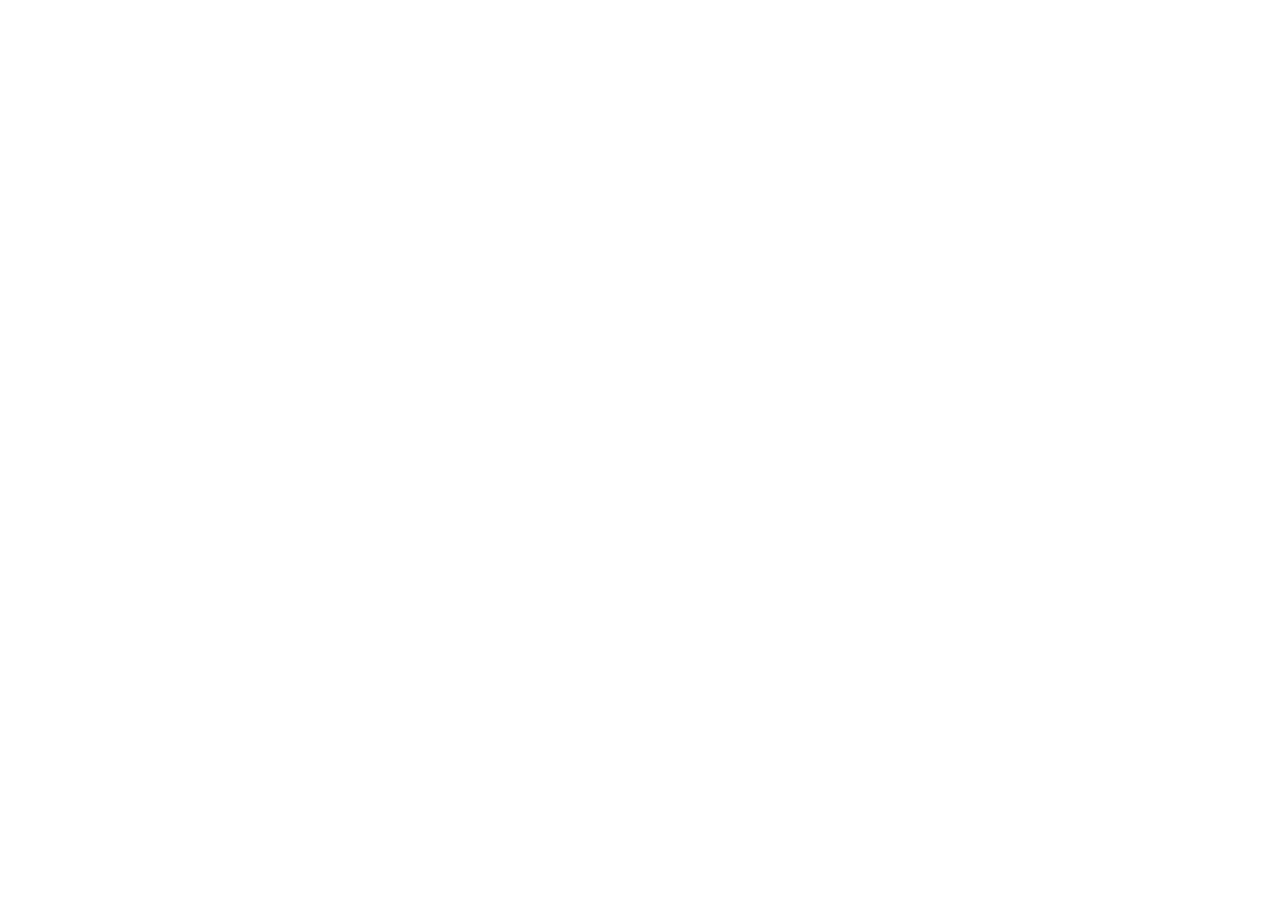
==== index.html @ bbdb9061 "phase 1: scaffold repo structure, empty files, tracking files, blueprint" ====
<!DOCTYPE html>
<html lang="en">
<head>
<meta charset="UTF-8">
<meta name="viewport" content="width=device-width, initial-scale=1.0">
<title>Home — Jackson & Grear</title>
</head>
<body>
</body>
</html>
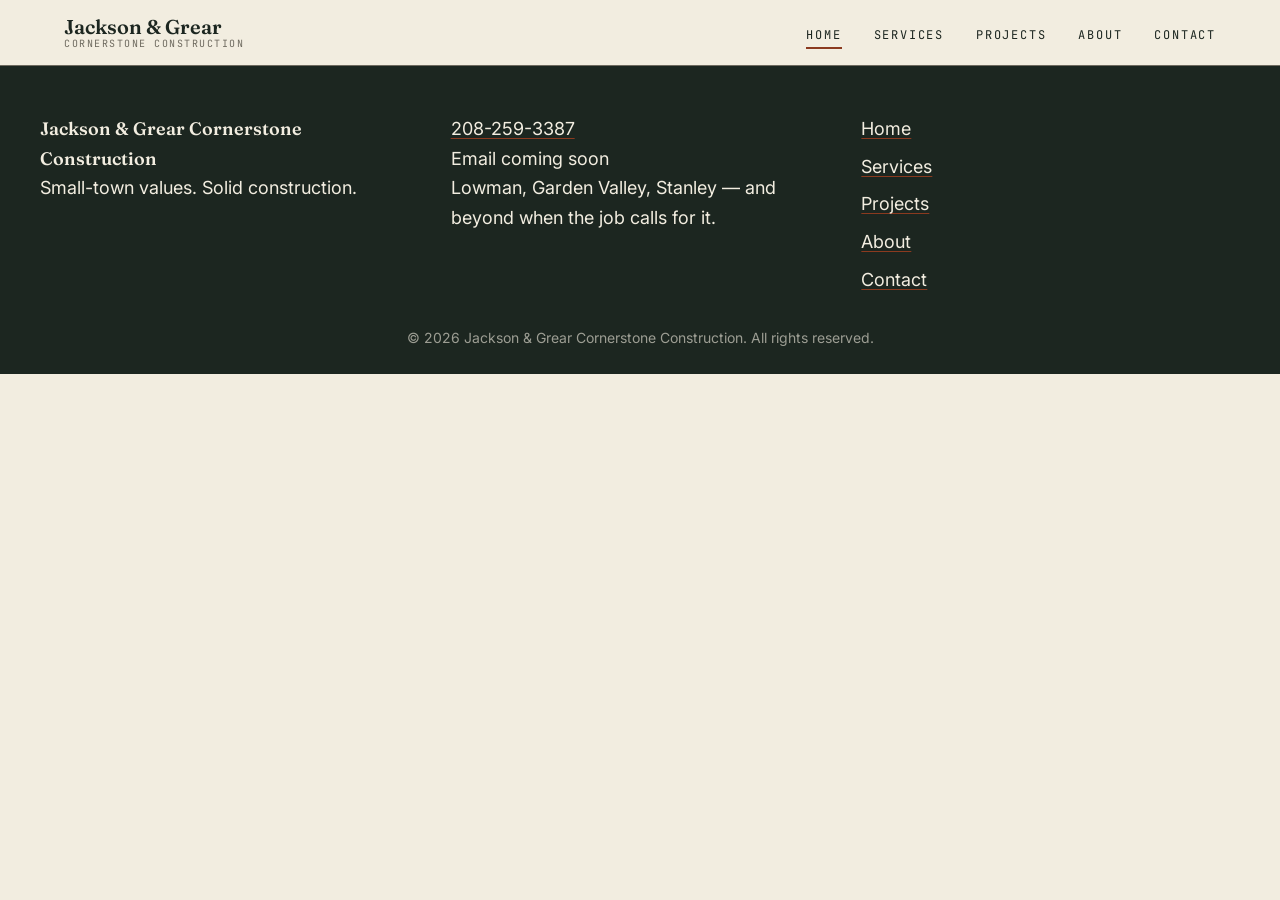
==== commit 50e583db: "phase 2: global styles, nav, footer, buttons, divider" ====
--- a/index.html
+++ b/index.html
@@ -4,7 +4,65 @@
 <meta charset="UTF-8">
 <meta name="viewport" content="width=device-width, initial-scale=1.0">
 <title>Home — Jackson & Grear</title>
+<link rel="preconnect" href="https://fonts.googleapis.com">
+<link rel="preconnect" href="https://fonts.gstatic.com" crossorigin>
+<link href="https://fonts.googleapis.com/css2?family=Fraunces:wght@500;600&family=Inter:wght@400;500&family=JetBrains+Mono:wght@400&display=swap" rel="stylesheet">
+<link rel="stylesheet" href="css/style.css">
 </head>
 <body>
+<a class="skip-link" href="#main">Skip to content</a>
+<header class="site-header">
+  <div class="site-header__inner">
+    <a class="site-logo" href="index.html">
+      <span class="site-logo__name">Jackson &amp; Grear</span>
+      <span class="site-logo__tagline">CORNERSTONE CONSTRUCTION</span>
+    </a>
+    <button class="nav-toggle" type="button" aria-expanded="false" aria-controls="site-nav">
+      <span class="nav-toggle__bar"></span>
+      <span class="nav-toggle__bar"></span>
+      <span class="nav-toggle__bar"></span>
+      <span class="visually-hidden">Menu</span>
+    </button>
+    <nav class="site-nav" id="site-nav" aria-label="Primary">
+      <ul class="site-nav__list">
+        <li><a href="index.html" aria-current="page">Home</a></li>
+        <li><a href="services.html">Services</a></li>
+        <li><a href="projects.html">Projects</a></li>
+        <li><a href="about.html">About</a></li>
+        <li><a href="contact.html">Contact</a></li>
+      </ul>
+    </nav>
+  </div>
+</header>
+
+<main id="main">
+</main>
+
+<footer class="site-footer">
+  <div class="site-footer__inner">
+    <div class="site-footer__col">
+      <p class="site-footer__name">Jackson &amp; Grear Cornerstone Construction</p>
+      <p class="site-footer__tagline">Small-town values. Solid construction.</p>
+    </div>
+    <div class="site-footer__col">
+      <a href="tel:+12082593387" aria-label="Call Jackson and Grear at 208-259-3387">208-259-3387</a>
+      <p>Email coming soon</p>
+      <p>Lowman, Garden Valley, Stanley — and beyond when the job calls for it.</p>
+    </div>
+    <div class="site-footer__col">
+      <nav aria-label="Footer">
+        <ul>
+          <li><a href="index.html">Home</a></li>
+          <li><a href="services.html">Services</a></li>
+          <li><a href="projects.html">Projects</a></li>
+          <li><a href="about.html">About</a></li>
+          <li><a href="contact.html">Contact</a></li>
+        </ul>
+      </nav>
+    </div>
+  </div>
+  <p class="site-footer__legal">© 2026 Jackson &amp; Grear Cornerstone Construction. All rights reserved.</p>
+</footer>
+<script src="js/script.js" defer></script>
 </body>
 </html>
--- a/css/style.css
+++ b/css/style.css
@@ -0,0 +1,397 @@
+/* Jackson & Grear Cornerstone Construction — styles */
+
+/* ===== 1. Custom properties ===== */
+:root {
+  /* Color tokens */
+  --color-base: #F2EDE0;
+  --color-ink: #1C2620;
+  --color-accent: #8B3A1F;
+  --color-accent-dark: #6B2A15;
+  --color-secondary: #6E6A5F;
+  --color-sage: #8A8F72;
+  --color-focus: #80856A;
+
+  /* Type tokens */
+  --font-display: 'Fraunces', serif;
+  --font-body: 'Inter', sans-serif;
+  --font-mono: 'JetBrains Mono', monospace;
+
+  /* Spacing */
+  --space-section-desktop: 6rem;
+  --space-section-mobile: 3rem;
+  --content-max-width: 1200px;
+
+  /* Breakpoints — reference only; @media requires literal values: 640px / 1024px / 1280px */
+}
+
+/* ===== 2. Reset / base ===== */
+*, *::before, *::after {
+  box-sizing: border-box;
+}
+
+* {
+  margin: 0;
+}
+
+html {
+  -webkit-text-size-adjust: 100%;
+}
+
+body {
+  line-height: 1.5;
+  -webkit-font-smoothing: antialiased;
+}
+
+img, picture, svg {
+  display: block;
+  max-width: 100%;
+}
+
+input, button, textarea, select {
+  font: inherit;
+}
+
+a {
+  text-decoration: none;
+}
+
+ul {
+  list-style: none;
+  padding: 0;
+}
+
+a:focus-visible,
+button:focus-visible,
+[tabindex]:focus-visible {
+  outline: 2px solid var(--color-focus);
+  outline-offset: 2px;
+}
+
+/* ===== 3. Base typography ===== */
+body {
+  font-family: var(--font-body);
+  font-weight: 400;
+  font-size: 1.125rem;
+  line-height: 1.65;
+  color: var(--color-ink);
+  background-color: var(--color-base);
+}
+
+h1, h2, h3 {
+  font-family: var(--font-display);
+  color: var(--color-ink);
+  line-height: 1.2;
+  overflow-wrap: break-word;
+}
+
+h1 {
+  font-size: 2.25rem;
+  font-weight: 600;
+}
+
+h2 {
+  font-size: 1.75rem;
+  font-weight: 500;
+}
+
+h3 {
+  font-size: 1.5rem;
+  font-weight: 500;
+}
+
+@media (min-width: 1024px) {
+  h1 { font-size: 3.5rem; }
+  h2 { font-size: 2.25rem; }
+}
+
+p {
+  overflow-wrap: break-word;
+}
+
+a {
+  color: var(--color-accent);
+}
+
+a:hover {
+  color: var(--color-accent-dark);
+}
+
+/* ===== 4. Layout primitives ===== */
+.container {
+  max-width: var(--content-max-width);
+  margin-inline: auto;
+  padding-inline: 1.5rem;
+}
+
+.section {
+  padding-block: var(--space-section-mobile);
+}
+
+@media (min-width: 1024px) {
+  .section {
+    padding-block: var(--space-section-desktop);
+  }
+}
+
+/* ===== 5. Nav bar ===== */
+.site-header {
+  position: sticky;
+  top: 0;
+  z-index: 50;
+  background: var(--color-base);
+  border-bottom: 1px solid var(--color-secondary);
+}
+
+.site-header__inner {
+  max-width: var(--content-max-width);
+  margin-inline: auto;
+  padding: 1rem 1.5rem;
+  display: flex;
+  align-items: center;
+  justify-content: space-between;
+}
+
+.site-logo {
+  display: flex;
+  flex-direction: column;
+  line-height: 1.1;
+  color: var(--color-ink);
+}
+
+.site-logo__name {
+  font-family: var(--font-display);
+  font-weight: 600;
+  font-size: 1.25rem;
+}
+
+.site-logo__tagline {
+  font-family: var(--font-mono);
+  font-size: 0.625rem;
+  letter-spacing: 0.15em;
+  text-transform: uppercase;
+  color: var(--color-secondary);
+}
+
+.nav-toggle {
+  display: flex;
+  flex-direction: column;
+  justify-content: center;
+  gap: 5px;
+  width: 2.5rem;
+  height: 2.5rem;
+  background: none;
+  border: none;
+  cursor: pointer;
+}
+
+.nav-toggle__bar {
+  display: block;
+  width: 100%;
+  height: 2px;
+  background: var(--color-ink);
+}
+
+@media (min-width: 1024px) {
+  .nav-toggle {
+    display: none;
+  }
+}
+
+.site-nav {
+  position: fixed;
+  inset: 0;
+  background: var(--color-ink);
+  display: flex;
+  align-items: center;
+  justify-content: center;
+  transform: translateY(-100%);
+  transition: transform 200ms ease;
+}
+
+.site-nav.is-open {
+  transform: translateY(0);
+}
+
+.site-nav__list {
+  display: flex;
+  flex-direction: column;
+  gap: 2rem;
+  text-align: center;
+}
+
+.site-nav a {
+  font-family: var(--font-mono);
+  font-size: 0.75rem;
+  letter-spacing: 0.15em;
+  text-transform: uppercase;
+  color: var(--color-base);
+}
+
+.site-nav a[aria-current="page"] {
+  border-bottom: 2px solid var(--color-accent);
+  padding-bottom: 0.25rem;
+}
+
+@media (min-width: 1024px) {
+  .site-nav {
+    position: static;
+    transform: none;
+    background: none;
+    display: block;
+  }
+
+  .site-nav__list {
+    flex-direction: row;
+    gap: 2rem;
+  }
+
+  .site-nav a {
+    color: var(--color-ink);
+  }
+}
+
+/* ===== 6. Footer ===== */
+.site-footer {
+  background: var(--color-ink);
+  color: var(--color-base);
+  padding: 3rem 1.5rem 1.5rem;
+}
+
+.site-footer__inner {
+  max-width: var(--content-max-width);
+  margin-inline: auto;
+  display: grid;
+  gap: 2rem;
+  grid-template-columns: 1fr;
+}
+
+@media (min-width: 768px) {
+  .site-footer__inner {
+    grid-template-columns: repeat(3, 1fr);
+  }
+}
+
+.site-footer a {
+  color: var(--color-base);
+  text-decoration: underline;
+  text-decoration-color: var(--color-accent);
+  text-underline-offset: 3px;
+}
+
+.site-footer a:hover,
+.site-footer a:focus-visible {
+  color: var(--color-accent);
+}
+
+.site-footer__name {
+  font-family: var(--font-display);
+  font-weight: 600;
+}
+
+.site-footer__col ul {
+  display: flex;
+  flex-direction: column;
+  gap: 0.5rem;
+}
+
+.site-footer__legal {
+  text-align: center;
+  font-size: 0.875rem;
+  margin-top: 2rem;
+  color: var(--color-base);
+  opacity: 0.6;
+}
+
+/* ===== 7. Buttons ===== */
+.button {
+  display: inline-block;
+  background-color: var(--color-accent);
+  color: var(--color-base);
+  font-family: var(--font-body);
+  font-weight: 500;
+  font-size: 1rem;
+  text-transform: uppercase;
+  letter-spacing: 0.05em;
+  padding: 0.875rem 1.75rem;
+  border: none;
+  border-radius: 2px;
+  cursor: pointer;
+  transition: background-color 150ms ease, transform 100ms ease;
+}
+
+.button:hover {
+  background-color: var(--color-accent-dark);
+  color: var(--color-base);
+}
+
+.button:active {
+  transform: scale(0.98);
+}
+
+/* ===== 8. Signature divider ===== */
+.section-divider {
+  display: block;
+  width: 100%;
+  color: var(--color-accent);
+  margin-block: 2rem;
+}
+
+/* ===== 9. Skip-to-content + visually-hidden utility ===== */
+.visually-hidden {
+  position: absolute;
+  width: 1px;
+  height: 1px;
+  padding: 0;
+  margin: -1px;
+  overflow: hidden;
+  clip: rect(0, 0, 0, 0);
+  white-space: nowrap;
+  border: 0;
+}
+
+.skip-link {
+  position: absolute;
+  top: -100%;
+  left: 0;
+  background: var(--color-ink);
+  color: var(--color-base);
+  padding: 1rem 1.5rem;
+  z-index: 100;
+}
+
+.skip-link:focus {
+  top: 0;
+}
+
+/* ===== 10. Print styles ===== */
+@media print {
+  .site-header,
+  .site-footer,
+  .button,
+  .skip-link {
+    display: none;
+  }
+
+  body {
+    color: #000;
+    background: #fff;
+  }
+
+  a[href^="tel:"],
+  a[href^="mailto:"] {
+    color: #000;
+    text-decoration: none;
+  }
+}
+
+/* ===== 11. Reduced motion ===== */
+@media (prefers-reduced-motion: reduce) {
+  *, *::before, *::after {
+    transition: none !important;
+    animation: none !important;
+  }
+
+  .button:active {
+    transform: none !important;
+  }
+}
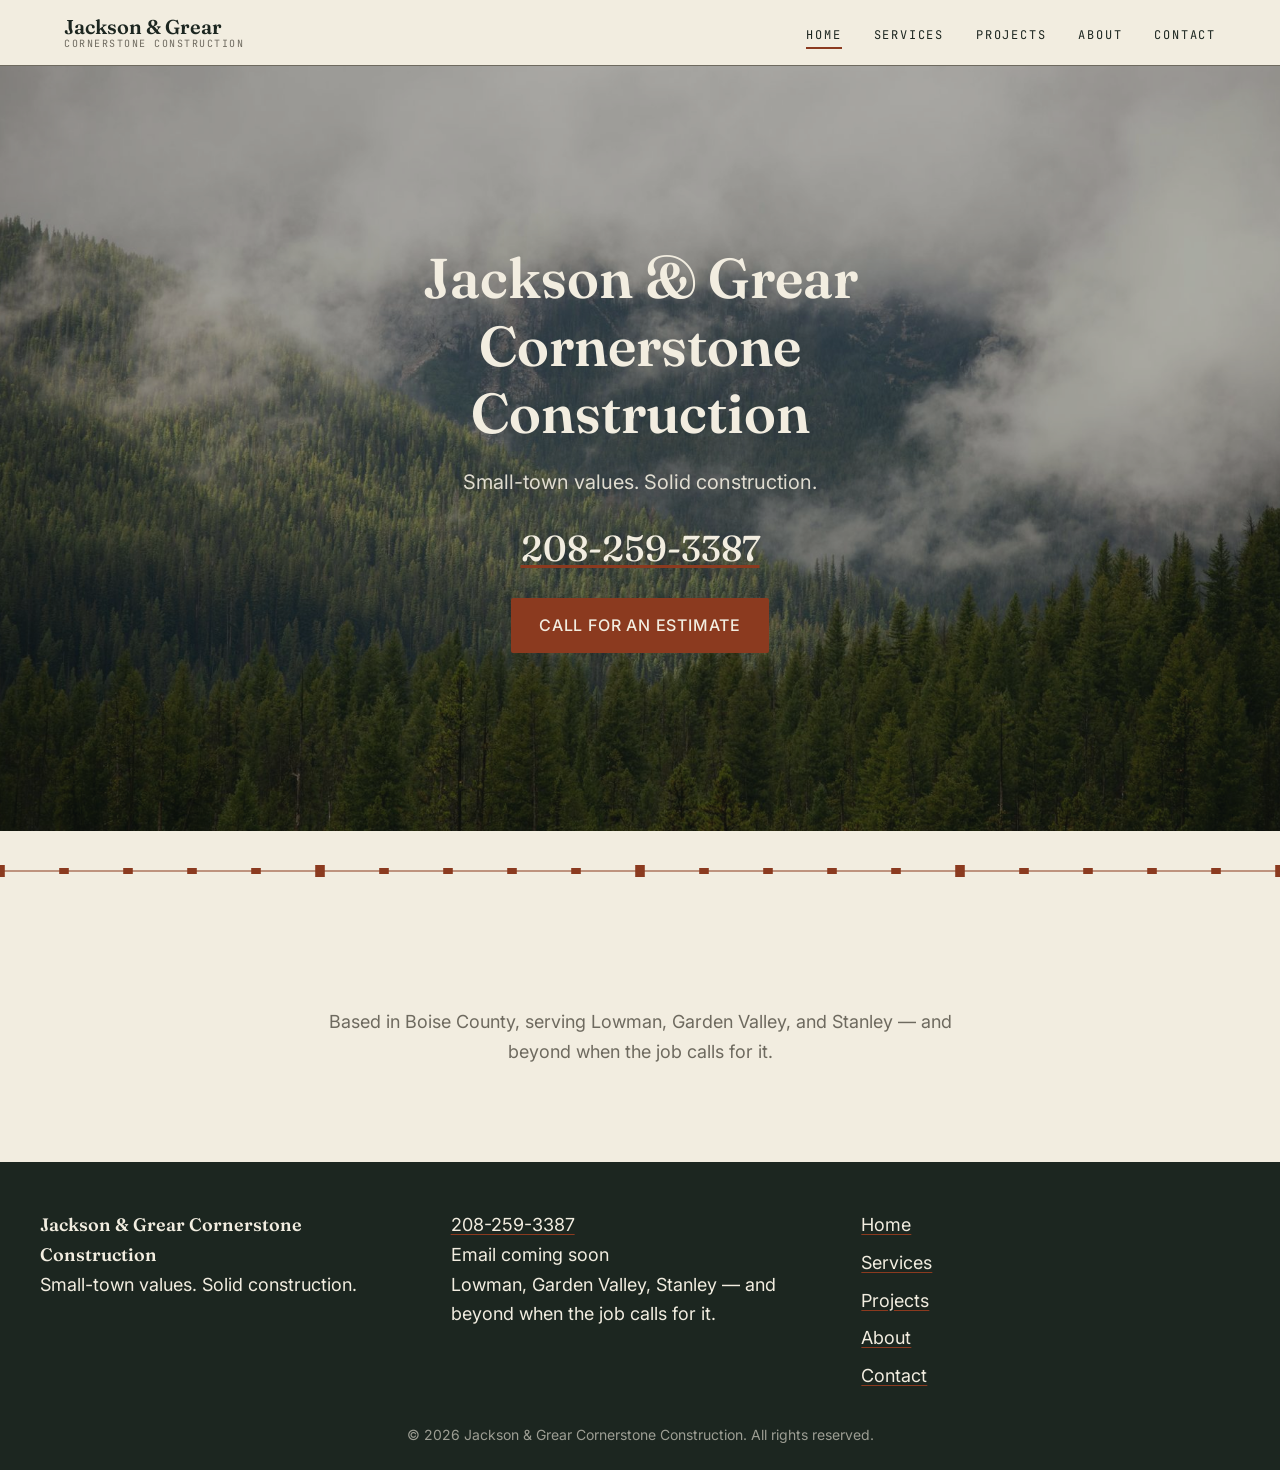
==== commit f918a33d: "phase 3: home page — hero, tagline, cta, service area, divider, seo" ====
--- a/index.html
+++ b/index.html
@@ -3,7 +3,33 @@
 <head>
 <meta charset="UTF-8">
 <meta name="viewport" content="width=device-width, initial-scale=1.0">
-<title>Home — Jackson & Grear</title>
+<title>Jackson &amp; Grear Cornerstone Construction | Boise County, Idaho</title>
+<meta name="description" content="Jackson & Grear Cornerstone Construction — new builds, remodels, concrete, and repairs in Boise County, Idaho. Serving Lowman, Garden Valley, and Stanley.">
+<link rel="canonical" href="[canonical-url]">
+
+<meta property="og:type" content="website">
+<meta property="og:site_name" content="Jackson & Grear Cornerstone Construction">
+<meta property="og:title" content="Jackson & Grear Cornerstone Construction | Boise County, Idaho">
+<meta property="og:description" content="Jackson & Grear Cornerstone Construction — new builds, remodels, concrete, and repairs in Boise County, Idaho. Serving Lowman, Garden Valley, and Stanley.">
+<meta property="og:image" content="/images/hero/hero-home.jpg">
+<meta property="og:url" content="[canonical-url]">
+<meta name="twitter:card" content="summary_large_image">
+
+<script type="application/ld+json">
+{
+  "@context": "https://schema.org",
+  "@type": "GeneralContractor",
+  "name": "Jackson & Grear Cornerstone Construction",
+  "telephone": "+1-208-259-3387",
+  "areaServed": ["Lowman, Idaho", "Garden Valley, Idaho", "Stanley, Idaho", "Boise County, Idaho"],
+  "address": {
+    "@type": "PostalAddress",
+    "addressRegion": "ID",
+    "addressCountry": "US"
+  }
+}
+</script>
+
 <link rel="preconnect" href="https://fonts.googleapis.com">
 <link rel="preconnect" href="https://fonts.gstatic.com" crossorigin>
 <link href="https://fonts.googleapis.com/css2?family=Fraunces:wght@500;600&family=Inter:wght@400;500&family=JetBrains+Mono:wght@400&display=swap" rel="stylesheet">
@@ -36,6 +62,49 @@
 </header>
 
 <main id="main">
+  <section class="home-hero">
+    <img class="home-hero__image" src="images/hero/hero-home.jpg" alt="Morning fog settling over a pine forest and mountain ridge in Idaho's Sawtooth National Forest." width="1920" height="1080" loading="eager" fetchpriority="high">
+    <div class="home-hero__overlay" aria-hidden="true"></div>
+    <div class="home-hero__content">
+      <h1 class="home-hero__name">Jackson &amp; Grear Cornerstone Construction</h1>
+      <p class="home-hero__tagline">Small-town values. Solid construction.</p>
+      <a class="home-hero__phone" href="tel:+12082593387" aria-label="Call Jackson and Grear at 208-259-3387">208-259-3387</a>
+      <a class="button" href="tel:+12082593387" aria-label="Call Jackson and Grear at 208-259-3387">Call for an Estimate</a>
+    </div>
+  </section>
+
+  <svg class="section-divider" viewBox="0 0 200 16" preserveAspectRatio="none" role="presentation" focusable="false" aria-hidden="true">
+    <line x1="0" y1="8" x2="200" y2="8" stroke="currentColor" stroke-width="1"></line>
+    <g stroke="currentColor" stroke-width="1.5">
+      <line x1="0" y1="2" x2="0" y2="14"></line>
+      <line x1="10" y1="5" x2="10" y2="11"></line>
+      <line x1="20" y1="5" x2="20" y2="11"></line>
+      <line x1="30" y1="5" x2="30" y2="11"></line>
+      <line x1="40" y1="5" x2="40" y2="11"></line>
+      <line x1="50" y1="2" x2="50" y2="14"></line>
+      <line x1="60" y1="5" x2="60" y2="11"></line>
+      <line x1="70" y1="5" x2="70" y2="11"></line>
+      <line x1="80" y1="5" x2="80" y2="11"></line>
+      <line x1="90" y1="5" x2="90" y2="11"></line>
+      <line x1="100" y1="2" x2="100" y2="14"></line>
+      <line x1="110" y1="5" x2="110" y2="11"></line>
+      <line x1="120" y1="5" x2="120" y2="11"></line>
+      <line x1="130" y1="5" x2="130" y2="11"></line>
+      <line x1="140" y1="5" x2="140" y2="11"></line>
+      <line x1="150" y1="2" x2="150" y2="14"></line>
+      <line x1="160" y1="5" x2="160" y2="11"></line>
+      <line x1="170" y1="5" x2="170" y2="11"></line>
+      <line x1="180" y1="5" x2="180" y2="11"></line>
+      <line x1="190" y1="5" x2="190" y2="11"></line>
+      <line x1="200" y1="2" x2="200" y2="14"></line>
+    </g>
+  </svg>
+
+  <section class="service-area section">
+    <div class="container">
+      <p class="service-area__text">Based in Boise County, serving Lowman, Garden Valley, and Stanley — and beyond when the job calls for it.</p>
+    </div>
+  </section>
 </main>
 
 <footer class="site-footer">
--- a/css/style.css
+++ b/css/style.css
@@ -332,6 +332,7 @@
 .section-divider {
   display: block;
   width: 100%;
+  height: 16px;
   color: var(--color-accent);
   margin-block: 2rem;
 }
@@ -395,3 +396,95 @@
     transform: none !important;
   }
 }
+
+/* ===== 12. Hero (Home) ===== */
+.home-hero {
+  position: relative;
+  height: 70vh;
+  min-height: 420px;
+  display: flex;
+  align-items: center;
+  justify-content: center;
+  overflow: hidden;
+}
+
+@media (min-width: 1024px) {
+  .home-hero {
+    height: 85vh;
+  }
+}
+
+.home-hero__image {
+  position: absolute;
+  inset: 0;
+  width: 100%;
+  height: 100%;
+  object-fit: cover;
+  z-index: 0;
+}
+
+.home-hero__overlay {
+  position: absolute;
+  inset: 0;
+  background-color: var(--color-ink);
+  opacity: 0.35;
+  z-index: 1;
+}
+
+.home-hero__content {
+  position: relative;
+  z-index: 2;
+  display: flex;
+  flex-direction: column;
+  align-items: center;
+  gap: 1.25rem;
+  max-width: 40rem;
+  padding-inline: 1.5rem;
+  text-align: center;
+}
+
+.home-hero__name {
+  color: var(--color-base);
+}
+
+.home-hero__tagline {
+  font-family: var(--font-body);
+  font-weight: 400;
+  font-size: 1.125rem;
+  color: var(--color-base);
+  opacity: 0.9;
+}
+
+@media (min-width: 1024px) {
+  .home-hero__tagline {
+    font-size: 1.25rem;
+  }
+}
+
+.home-hero__phone {
+  font-family: var(--font-display);
+  font-weight: 500;
+  font-size: 1.75rem;
+  color: var(--color-base);
+  text-decoration: underline;
+  text-decoration-color: var(--color-accent);
+  text-underline-offset: 4px;
+}
+
+@media (min-width: 1024px) {
+  .home-hero__phone {
+    font-size: 2.25rem;
+  }
+}
+
+.home-hero__phone:hover,
+.home-hero__phone:focus-visible {
+  color: var(--color-accent);
+}
+
+.service-area__text {
+  max-width: 40rem;
+  margin-inline: auto;
+  text-align: center;
+  color: var(--color-secondary);
+}
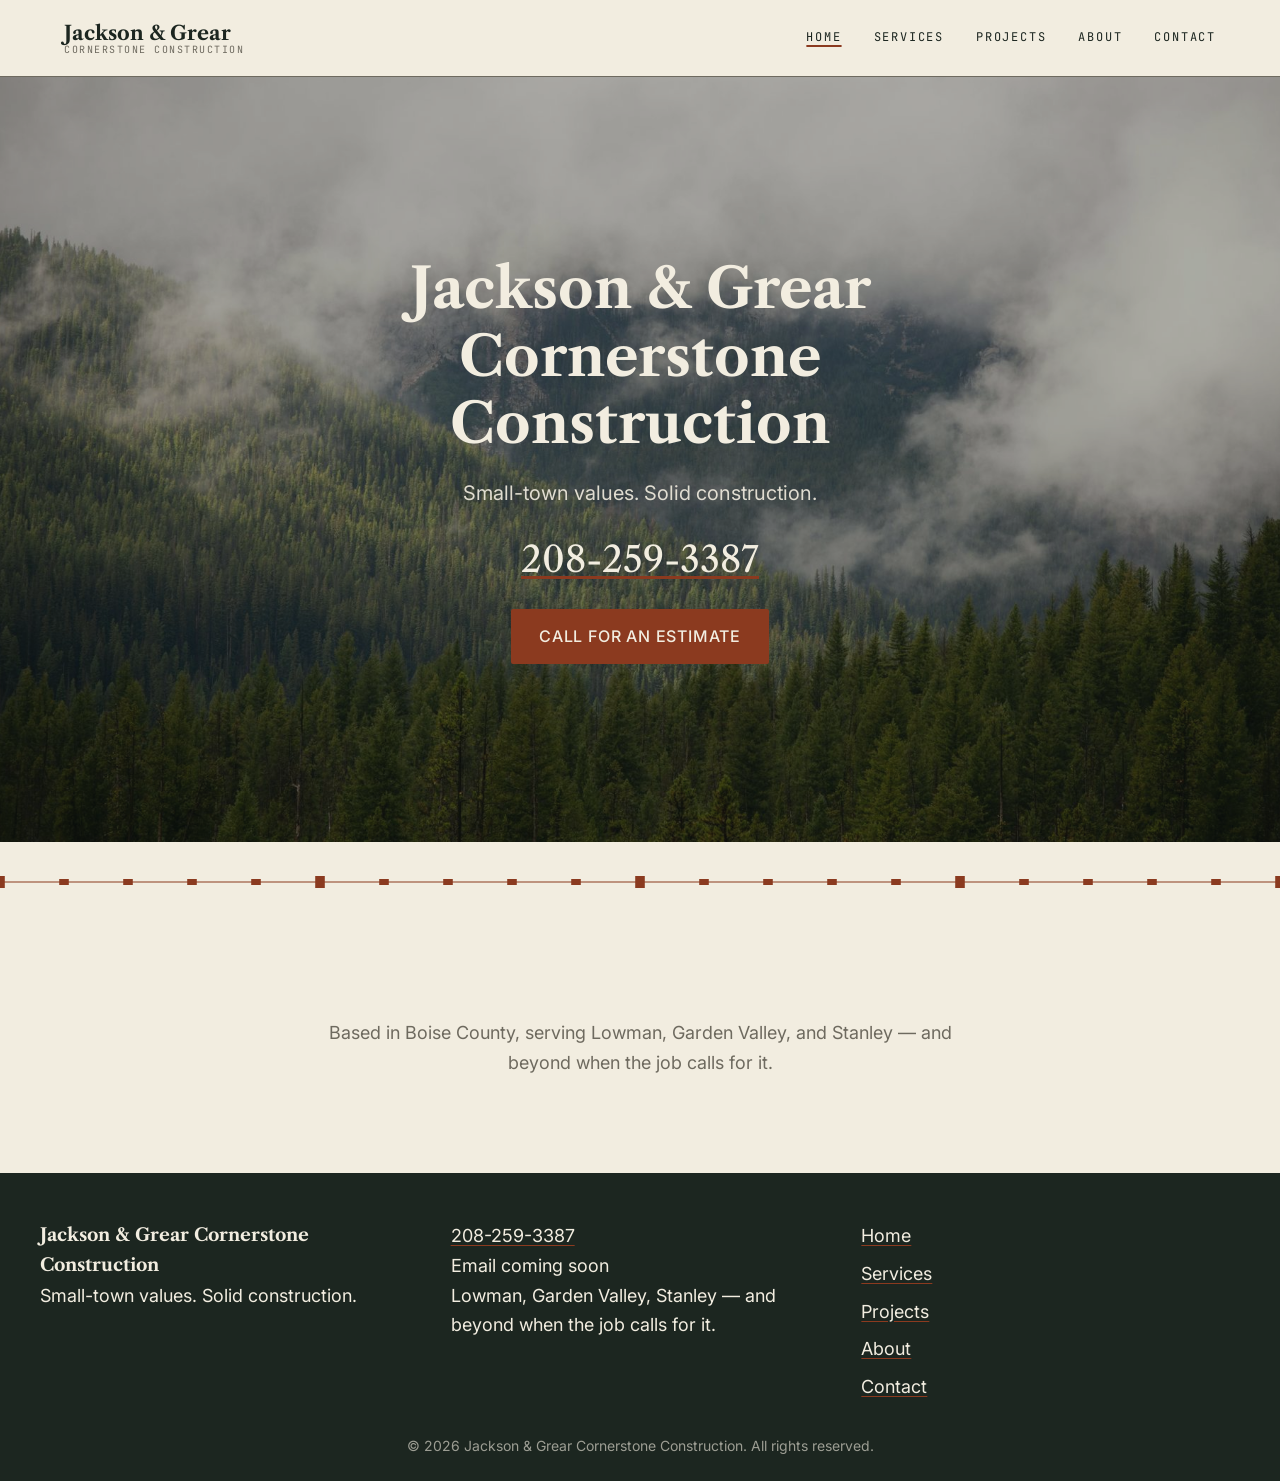
==== commit 9a962549: "font swap: Fraunces to Libre Caslon Text site-wide (pending approval)" ====
--- a/index.html
+++ b/index.html
@@ -32,7 +32,7 @@
 
 <link rel="preconnect" href="https://fonts.googleapis.com">
 <link rel="preconnect" href="https://fonts.gstatic.com" crossorigin>
-<link href="https://fonts.googleapis.com/css2?family=Fraunces:wght@500;600&family=Inter:wght@400;500&family=JetBrains+Mono:wght@400&display=swap" rel="stylesheet">
+<link href="https://fonts.googleapis.com/css2?family=Libre+Caslon+Text:wght@400;700&family=Inter:wght@400;500&family=JetBrains+Mono:wght@400&display=swap" rel="stylesheet">
 <link rel="stylesheet" href="css/style.css">
 </head>
 <body>
--- a/css/style.css
+++ b/css/style.css
@@ -12,7 +12,7 @@
   --color-focus: #80856A;
 
   /* Type tokens */
-  --font-display: 'Fraunces', serif;
+  --font-display: 'Libre Caslon Text', serif;
   --font-body: 'Inter', sans-serif;
   --font-mono: 'JetBrains Mono', monospace;
 
@@ -86,17 +86,17 @@
 
 h1 {
   font-size: 2.25rem;
-  font-weight: 600;
+  font-weight: 700;
 }
 
 h2 {
   font-size: 1.75rem;
-  font-weight: 500;
+  font-weight: 400;
 }
 
 h3 {
   font-size: 1.5rem;
-  font-weight: 500;
+  font-weight: 400;
 }
 
 @media (min-width: 1024px) {
@@ -160,7 +160,7 @@
 
 .site-logo__name {
   font-family: var(--font-display);
-  font-weight: 600;
+  font-weight: 700;
   font-size: 1.25rem;
 }
 
@@ -225,11 +225,16 @@
   letter-spacing: 0.15em;
   text-transform: uppercase;
   color: var(--color-base);
+  display: inline-flex;
+  align-items: center;
+  min-height: 44px;
 }
 
 .site-nav a[aria-current="page"] {
-  border-bottom: 2px solid var(--color-accent);
-  padding-bottom: 0.25rem;
+  text-decoration: underline;
+  text-decoration-color: var(--color-accent);
+  text-decoration-thickness: 2px;
+  text-underline-offset: 4px;
 }
 
 @media (min-width: 1024px) {
@@ -280,12 +285,13 @@
 
 .site-footer a:hover,
 .site-footer a:focus-visible {
-  color: var(--color-accent);
+  text-decoration-thickness: 2px;
+  text-underline-offset: 4px;
 }
 
 .site-footer__name {
   font-family: var(--font-display);
-  font-weight: 600;
+  font-weight: 700;
 }
 
 .site-footer__col ul {
@@ -463,7 +469,7 @@
 
 .home-hero__phone {
   font-family: var(--font-display);
-  font-weight: 500;
+  font-weight: 400;
   font-size: 1.75rem;
   color: var(--color-base);
   text-decoration: underline;
@@ -488,3 +494,198 @@
   text-align: center;
   color: var(--color-secondary);
 }
+
+/* ===== 13. Services ===== */
+.services-intro {
+  text-align: center;
+}
+
+.services-intro .container {
+  max-width: 40rem;
+}
+
+.services-list .container {
+  display: flex;
+  flex-direction: column;
+  gap: 3rem;
+}
+
+@media (min-width: 1024px) {
+  .services-list .container {
+    gap: 4rem;
+  }
+}
+
+.service-block {
+  max-width: 40rem;
+}
+
+@media (min-width: 1024px) {
+  .service-block {
+    max-width: 48rem;
+  }
+}
+
+.service-block h2 {
+  margin-bottom: 0.75rem;
+}
+
+.service-block__list {
+  display: flex;
+  flex-direction: column;
+  gap: 0.5rem;
+  margin-top: 0.75rem;
+}
+
+.service-block__list li {
+  position: relative;
+  padding-left: 1.25rem;
+}
+
+.service-block__list li::before {
+  content: "";
+  position: absolute;
+  left: 0;
+  top: 0.65em;
+  width: 0.5rem;
+  height: 0.5rem;
+  background-color: var(--color-accent);
+}
+
+.services-cta .container {
+  display: flex;
+  justify-content: center;
+  text-align: center;
+}
+
+/* ===== 14. Projects ===== */
+.projects-intro {
+  text-align: center;
+}
+
+.projects-intro .container {
+  max-width: 40rem;
+}
+
+.project-gallery__grid {
+  display: grid;
+  grid-template-columns: 1fr;
+  gap: 1.5rem;
+}
+
+@media (min-width: 640px) {
+  .project-gallery__grid {
+    grid-template-columns: repeat(2, 1fr);
+    gap: 2rem;
+  }
+}
+
+@media (min-width: 1024px) {
+  .project-gallery__grid {
+    grid-template-columns: repeat(3, 1fr);
+  }
+}
+
+.project-gallery__item {
+  width: 100%;
+  aspect-ratio: 4 / 3;
+  object-fit: cover;
+  background-color: var(--color-base);
+  border: 1px solid var(--color-secondary);
+}
+
+.project-gallery__empty-message {
+  max-width: 30rem;
+  margin-inline: auto;
+  padding-block: 3rem;
+  text-align: center;
+  font-size: 1.25rem;
+  color: var(--color-secondary);
+}
+
+.projects-cta .container {
+  display: flex;
+  justify-content: center;
+  text-align: center;
+}
+
+/* ===== 15. About ===== */
+.about-intro .container,
+.about-story .container {
+  max-width: 44rem;
+  display: flex;
+  flex-direction: column;
+  gap: 1.5rem;
+}
+
+.about-intro p {
+  font-size: 1.25rem;
+}
+
+.about-cta .container {
+  display: flex;
+  justify-content: center;
+  text-align: center;
+}
+
+/* ===== 16. Contact ===== */
+.contact-cta {
+  text-align: center;
+}
+
+.contact-cta .container {
+  max-width: 40rem;
+  display: flex;
+  flex-direction: column;
+  align-items: center;
+  gap: 1.5rem;
+}
+
+.contact-details .container {
+  max-width: 44rem;
+  display: flex;
+  flex-direction: column;
+  gap: 1.5rem;
+}
+
+.contact-details__phone a {
+  font-family: var(--font-mono);
+  font-weight: 500;
+  font-size: 1.75rem;
+  color: var(--color-ink);
+  text-decoration: underline;
+  text-decoration-color: var(--color-accent);
+  text-underline-offset: 4px;
+}
+
+@media (min-width: 1024px) {
+  .contact-details__phone a {
+    font-size: 2.25rem;
+  }
+}
+
+.contact-details__phone a:hover,
+.contact-details__phone a:focus-visible {
+  color: var(--color-accent);
+}
+
+.contact-close .container {
+  display: flex;
+  justify-content: center;
+  text-align: center;
+}
+
+/* -----------------------------------------------------------------
+   17. 404 (Not Found)
+----------------------------------------------------------------- */
+.not-found {
+  text-align: center;
+}
+
+.not-found .container {
+  max-width: 40rem;
+  display: flex;
+  flex-direction: column;
+  align-items: center;
+  gap: 1.5rem;
+}
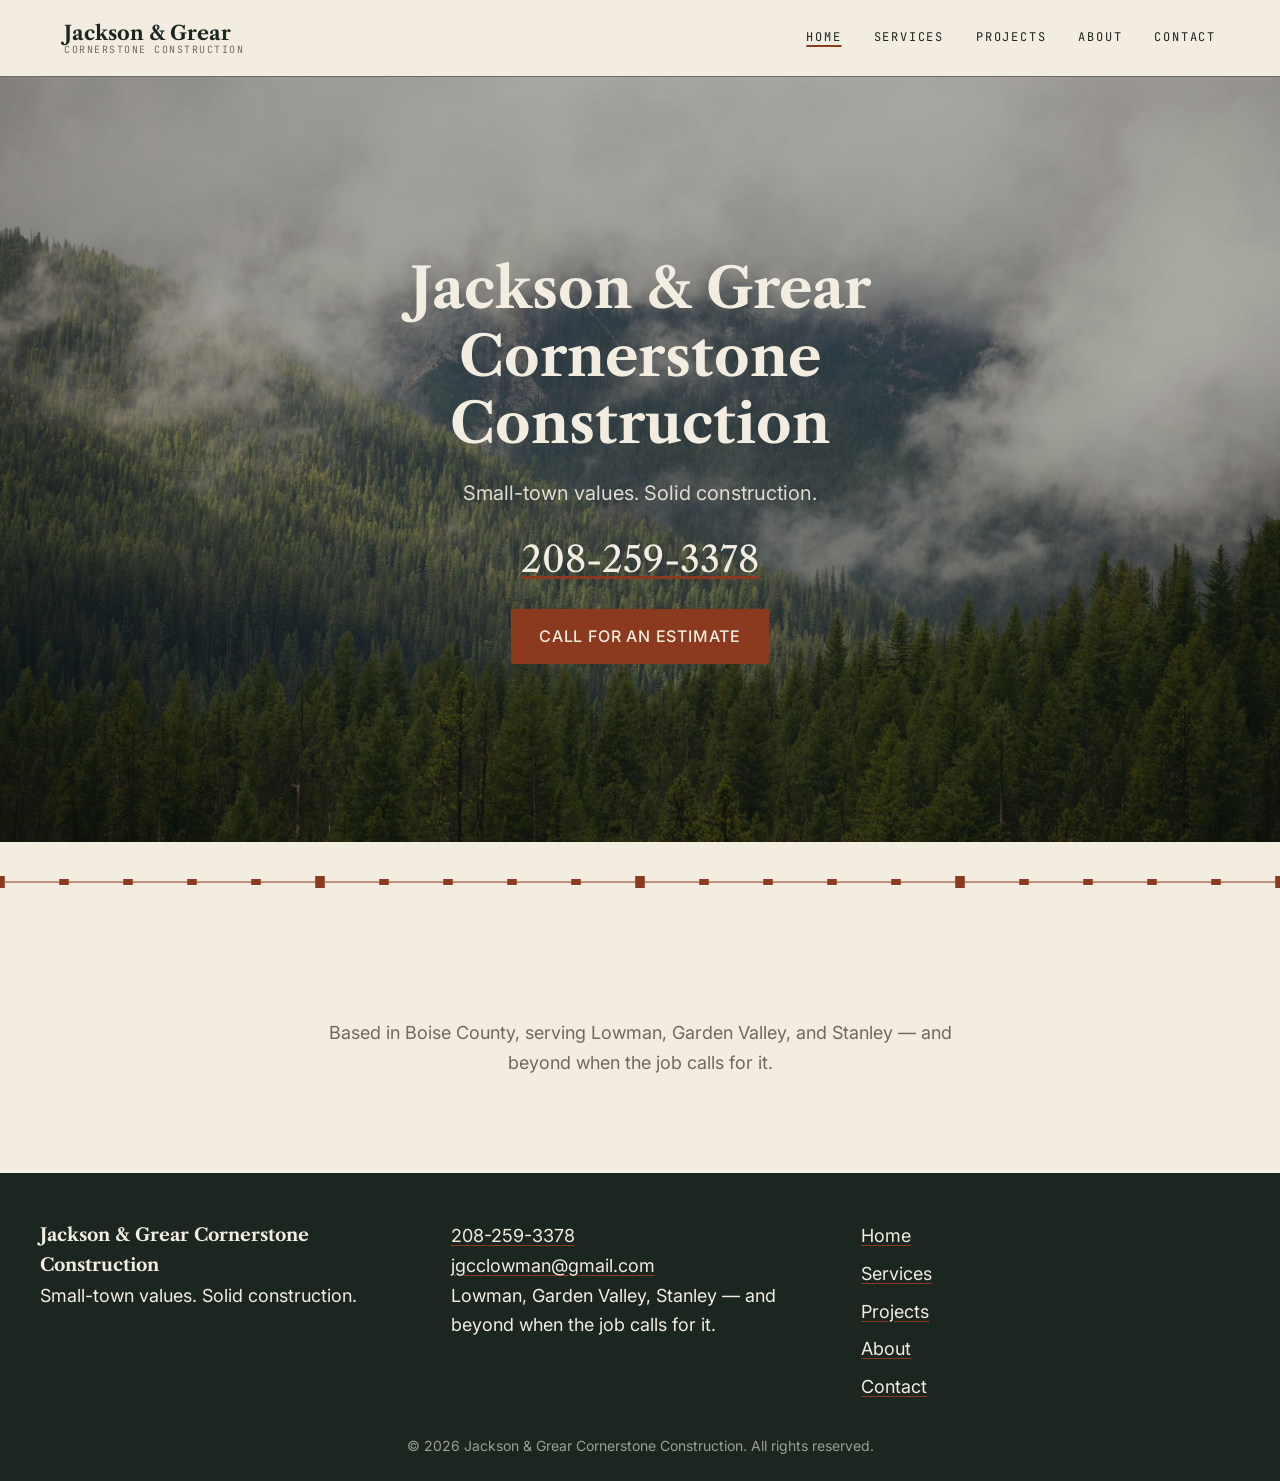
==== commit edecd8ee: "content: correct phone number, add email, reword critter bullet" ====
--- a/index.html
+++ b/index.html
@@ -20,7 +20,7 @@
   "@context": "https://schema.org",
   "@type": "GeneralContractor",
   "name": "Jackson & Grear Cornerstone Construction",
-  "telephone": "+1-208-259-3387",
+  "telephone": "+1-208-259-3378",
   "areaServed": ["Lowman, Idaho", "Garden Valley, Idaho", "Stanley, Idaho", "Boise County, Idaho"],
   "address": {
     "@type": "PostalAddress",
@@ -68,8 +68,8 @@
     <div class="home-hero__content">
       <h1 class="home-hero__name">Jackson &amp; Grear Cornerstone Construction</h1>
       <p class="home-hero__tagline">Small-town values. Solid construction.</p>
-      <a class="home-hero__phone" href="tel:+12082593387" aria-label="Call Jackson and Grear at 208-259-3387">208-259-3387</a>
-      <a class="button" href="tel:+12082593387" aria-label="Call Jackson and Grear at 208-259-3387">Call for an Estimate</a>
+      <a class="home-hero__phone" href="tel:+12082593378" aria-label="Call Jackson and Grear at 208-259-3378">208-259-3378</a>
+      <a class="button" href="tel:+12082593378" aria-label="Call Jackson and Grear at 208-259-3378">Call for an Estimate</a>
     </div>
   </section>
 
@@ -114,8 +114,8 @@
       <p class="site-footer__tagline">Small-town values. Solid construction.</p>
     </div>
     <div class="site-footer__col">
-      <a href="tel:+12082593387" aria-label="Call Jackson and Grear at 208-259-3387">208-259-3387</a>
-      <p>Email coming soon</p>
+      <a href="tel:+12082593378" aria-label="Call Jackson and Grear at 208-259-3378">208-259-3378</a>
+      <p><a href="mailto:jgcclowman@gmail.com" aria-label="Email Jackson and Grear at jgcclowman@gmail.com">jgcclowman@gmail.com</a></p>
       <p>Lowman, Garden Valley, Stanley — and beyond when the job calls for it.</p>
     </div>
     <div class="site-footer__col">
--- a/css/style.css
+++ b/css/style.css
@@ -645,6 +645,8 @@
   max-width: 44rem;
   display: flex;
   flex-direction: column;
+  align-items: center;
+  text-align: center;
   gap: 1.5rem;
 }
 
@@ -669,6 +671,18 @@
   color: var(--color-accent);
 }
 
+.contact-details__email {
+  color: var(--color-ink);
+  text-decoration: underline;
+  text-decoration-color: var(--color-accent);
+  text-underline-offset: 2px;
+}
+
+.contact-details__email:hover,
+.contact-details__email:focus-visible {
+  color: var(--color-accent);
+}
+
 .contact-close .container {
   display: flex;
   justify-content: center;
